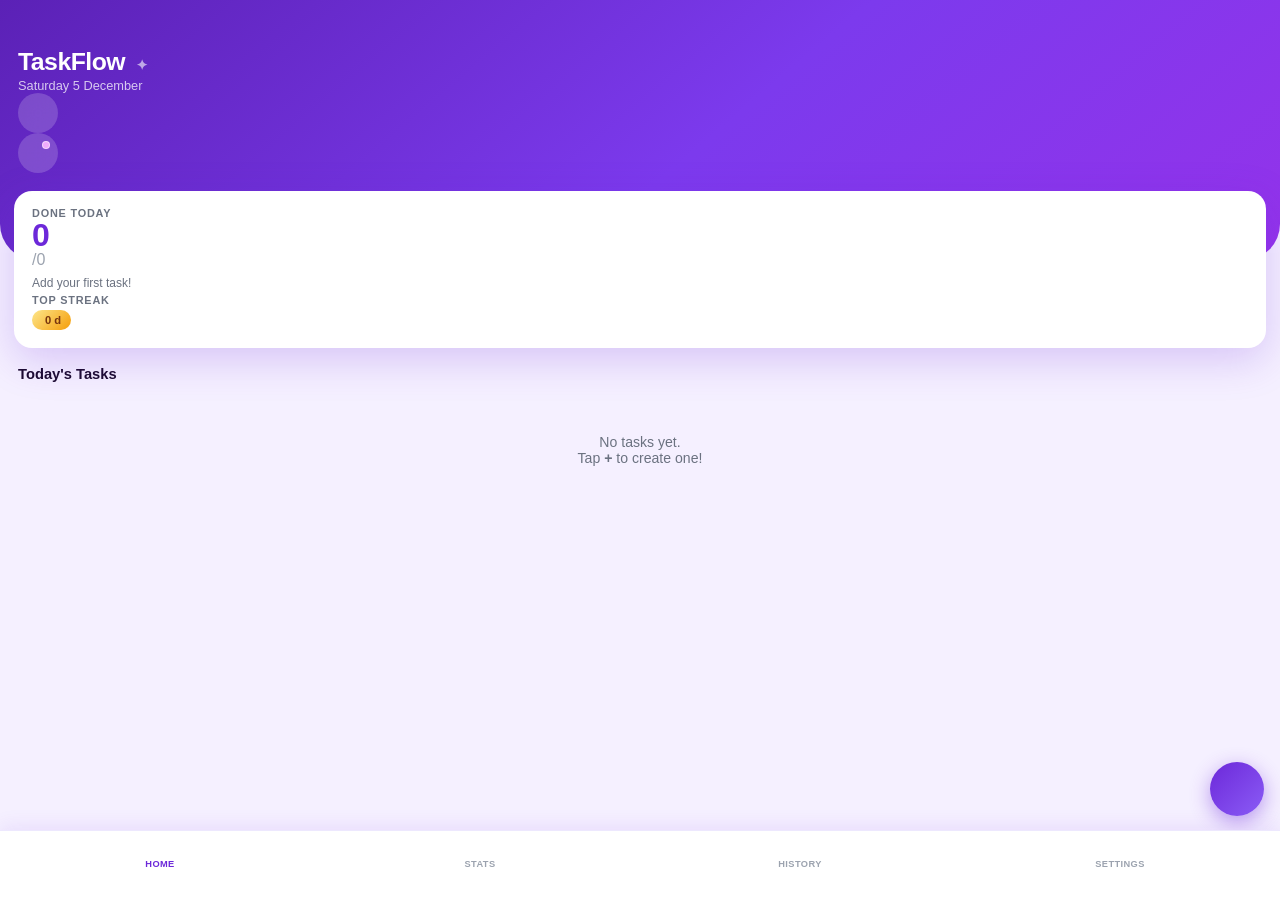
==== index.html @ 73bb346a "initial commit" ====
<!DOCTYPE html>
<html lang="en">
<head>
    <meta charset="UTF-8">
    <meta name="viewport" content="width=device-width, initial-scale=1.0">
    <title>Document</title>
    <script src="https://cdn.jsdelivr.net/npm/bootstrap@5.3.0/dist/js/bootstrap.bundle.min.js"></script>
    <link rel="stylesheet" href="index.css">
    <script src="index.js" defer></script>
</head>
<body>

<div class="toast-container" id="toastContainer"></div>

<!-- HEADER -->
<div class="app-header d-flex justify-content-between align-items-start" id="appHeader">
  <div>
    <div class="logo">TaskFlow <span>✦</span></div>
    <div class="sub" id="headerDate"></div>
  </div>
  <div class="d-flex gap-2">
    <button class="icon-btn" onclick="openTodaySummary()" title="Today's Summary"><i class="fa fa-chart-pie"></i></button>
    <button class="icon-btn" onclick="requestNotifPermission()" title="Notifications" style="position:relative">
      <i class="fa fa-bell"></i><span class="notif-dot" id="notifDot"></span>
    </button>
  </div>
</div>

<!-- ============ SCREEN: DASHBOARD ============ -->
<div class="screen active" id="screen-dashboard">
  <div class="summary-strip" id="summaryStrip">
    <div class="d-flex align-items-center gap-3">
      <div class="flex-fill">
        <div class="sum-label">Done Today</div>
        <div class="d-flex align-items-end gap-1 mt-1">
          <div class="sum-num" id="sumDone">0</div>
          <div style="font-size:1rem;color:#9ca3af;padding-bottom:5px" id="sumTotal">/0</div>
        </div>
        <div class="sum-cap" id="sumCap">Add your first task!</div>
      </div>
      <div class="divider-v"></div>
      <div class="flex-fill text-center">
        <div class="sum-label mb-2">Top Streak</div>
        <div class="streak-badge"><i class="fa fa-fire"></i> <span id="bestStreak">0</span>d</div>
        <div class="sum-cap mt-2" id="missedCount" style="color:#dc2626"></div>
      </div>
    </div>
  </div>
  <div id="missedBanner"></div>
  <div class="sec-title">Today's Tasks</div>
  <div id="dashTasks"></div>
</div>

<!-- ============ SCREEN: ADD/EDIT ============ -->
<div class="screen" id="screen-add">
  <div class="form-wrap">
    <div class="page-hdr"><h2 id="addTitle">New Task</h2><p>Fill in the details below</p></div>
    <div class="form-card">
      <input type="hidden" id="editId"/>
      <div class="mb-3">
        <div class="flabel">Task Title</div>
        <input class="finput" type="text" id="taskTitle" placeholder="e.g. Morning Workout"/>
      </div>
      <div class="mb-3">
        <div class="flabel">Type</div>
        <div class="toggle-group">
          <button class="tgl-btn sel" id="btnNumeric" onclick="selType('numeric')"><i class="fa fa-hashtag me-1"></i>Numeric</button>
          <button class="tgl-btn" id="btnDescriptive" onclick="selType('descriptive')"><i class="fa fa-pen me-1"></i>Descriptive</button>
        </div>
      </div>
      <div id="numericFields">
        <div class="mb-3">
          <div class="flabel">Daily Target</div>
          <input class="finput" type="number" id="taskTarget" placeholder="e.g. 50" min="0"/>
        </div>
        <div class="mb-3">
          <div class="flabel">Unit (optional)</div>
          <input class="finput" type="text" id="taskUnit" placeholder="e.g. reps, mins, glasses"/>
        </div>
      </div>
      <div class="mb-3">
        <div class="flabel">Reminder Mode</div>
        <div class="toggle-group">
          <button class="tgl-btn sel" id="btnInterval" onclick="selReminder('interval')"><i class="fa fa-rotate me-1"></i>Interval</button>
          <button class="tgl-btn" id="btnFixed" onclick="selReminder('fixed')"><i class="fa fa-clock me-1"></i>Fixed</button>
          <button class="tgl-btn" id="btnNone" onclick="selReminder('none')"><i class="fa fa-bell-slash me-1"></i>None</button>
        </div>
      </div>
      <div id="intervalField" class="mb-3">
        <div class="flabel">Every (hours)</div>
        <input class="finput" type="number" id="intervalVal" placeholder="e.g. 2" min="0.25" step="0.25"/>
      </div>
      <div id="fixedField" class="mb-3" style="display:none">
        <div class="flabel">Reminder Times (add multiple)</div>
        <div class="time-chips" id="timeChips"></div>
        <div class="add-time-row">
          <input class="finput" type="time" id="newTimeInput"/>
          <button class="add-time-btn" onclick="addFixedTime()"><i class="fa fa-plus me-1"></i>Add</button>
        </div>
      </div>
      <button class="save-btn mt-2" onclick="saveTask()">Save Task</button>
      <button class="del-btn" id="delBtn" onclick="deleteTask()" style="display:none"><i class="fa fa-trash me-1"></i>Delete Task</button>
    </div>
  </div>
</div>

<!-- ============ SCREEN: HISTORY ============ -->
<div class="screen" id="screen-history">
  <div class="page-hdr"><h2>History</h2><p>Day-wise progress logs</p></div>
  <div class="mx-card mb-2">
    <select class="finput" id="histFilter" onchange="renderHistory()">
      <option value="">All Tasks</option>
    </select>
  </div>
  <div id="histContainer"></div>
</div>

<!-- ============ SCREEN: STATS ============ -->
<div class="screen" id="screen-stats">
  <div class="page-hdr"><h2>Analytics</h2><p>Your weekly trends & performance</p></div>
  <div class="stats-grid" id="statsGrid"></div>
  <div class="weekly-bar-wrap">
    <h3>This Week — Logs per Day</h3>
    <div class="bar-row" id="weeklyBars"></div>
  </div>
  <div class="task-perf-card">
    <h3>Task Performance</h3>
    <div id="taskPerf"></div>
  </div>
</div>

<!-- ============ SCREEN: SETTINGS ============ -->
<div class="screen" id="screen-settings">
  <div class="page-hdr"><h2>Settings</h2><p>Preferences & notifications</p></div>

  <div class="settings-section-title">Notifications</div>
  <div class="settings-card">
    <div class="setting-row">
      <div><div class="setting-label">Browser Notifications</div><div class="setting-sub">Reminder alerts</div></div>
      <label class="toggle-switch"><input type="checkbox" id="setNotif" onchange="saveSettings()"><span class="toggle-slider"></span></label>
    </div>
    <div class="setting-row">
      <div><div class="setting-label">Sound Alerts</div><div class="setting-sub">Beep on reminder</div></div>
      <label class="toggle-switch"><input type="checkbox" id="setSound" onchange="saveSettings()"><span class="toggle-slider"></span></label>
    </div>
  </div>

  <div class="settings-section-title">Defaults</div>
  <div class="settings-card">
    <div class="setting-row">
      <div style="flex:1"><div class="setting-label">Default Interval (hrs)</div><div class="setting-sub">For new tasks</div></div>
      <input class="finput" type="number" id="setDefaultInterval" style="width:70px;text-align:center" min="0.25" step="0.25" onchange="saveSettings()"/>
    </div>
    <div class="setting-row">
      <div style="flex:1"><div class="setting-label">Default Unit</div><div class="setting-sub">For numeric tasks</div></div>
      <input class="finput" type="text" id="setDefaultUnit" style="width:80px;text-align:center" placeholder="reps" onchange="saveSettings()"/>
    </div>
  </div>

  <div class="settings-section-title">Data</div>
  <div class="settings-card">
    <div class="setting-row" onclick="exportData()" style="cursor:pointer">
      <div><div class="setting-label">Export JSON</div><div class="setting-sub">Download all data</div></div>
      <i class="fa fa-download" style="color:var(--p2)"></i>
    </div>
    <div class="setting-row" onclick="clearAllData()" style="cursor:pointer">
      <div><div class="setting-label" style="color:#dc2626">Clear All Data</div><div class="setting-sub">Cannot be undone</div></div>
      <i class="fa fa-trash" style="color:#dc2626"></i>
    </div>
  </div>
</div>

<!-- FAB -->
<button class="fab" id="fabBtn" onclick="openAddTask()"><i class="fa fa-plus"></i></button>

<!-- BOTTOM NAV -->
<nav class="bottom-nav">
  <button class="nav-item active" id="nav-dashboard" onclick="showScreen('dashboard')"><i class="fa fa-house"></i>Home</button>
  <button class="nav-item" id="nav-stats" onclick="showScreen('stats')"><i class="fa fa-chart-line"></i>Stats</button>
  <button class="nav-item" id="nav-history" onclick="showScreen('history')"><i class="fa fa-clock-rotate-left"></i>History</button>
  <button class="nav-item" id="nav-settings" onclick="showScreen('settings')"><i class="fa fa-gear"></i>Settings</button>
</nav>

<!-- LOG MODAL -->
<div class="modal-overlay" id="logModal">
  <div class="modal-sheet">
    <div class="modal-handle"></div>
    <div class="modal-title" id="logTitle">Log Progress</div>
    <div class="modal-sub" id="logSub"></div>
    <input type="hidden" id="logTaskId"/>
    <div id="numLogArea">
      <div class="flabel mb-1">Quick Add</div>
      <div class="quick-btns" id="quickBtns"></div>
      <div class="flabel mb-1 mt-2">Custom Value</div>
      <input class="finput" type="number" id="logVal" placeholder="Enter amount" min="0"/>
    </div>
    <div id="descLogArea" style="display:none">
      <div class="flabel mb-1">Your Note</div>
      <textarea class="finput" id="logNote" placeholder="What did you do?"></textarea>
    </div>
    <div class="mt-2">
      <div class="flabel mb-1">Extra Note (optional)</div>
      <input class="finput" type="text" id="logExtra" placeholder="Optional note"/>
    </div>
    <button class="modal-submit" onclick="submitLog()"><i class="fa fa-check me-1"></i>Save Progress</button>
    <button class="cancel-link" onclick="closeModal('logModal')">Cancel</button>
  </div>
</div>

<!-- TODAY SUMMARY MODAL -->
<div class="modal-overlay" id="summaryModal">
  <div class="modal-sheet">
    <div class="modal-handle"></div>
    <div class="modal-title">Today's Summary</div>
    <div class="modal-sub" id="sumModalDate"></div>
    <div id="sumModalBody" class="summary-modal-body"></div>
    <button class="cancel-link" onclick="closeModal('summaryModal')">Close</button>
  </div>
</div>

</body>
</html>
---- index.css ----
:root {
  --p1:#6c28d9; --p2:#8b5cf6; --p3:#a78bfa; --p4:#c4b5fd; --p5:#ede9fe;
  --accent:#f0abfc; --dark:#1a0a2e; --dark2:#2d1457;
  --card:#ffffff; --text:#1a0a2e; --muted:#6b7280;
  --r:18px; --rs:12px;
  --sh:0 4px 24px rgba(108,40,217,.13);
  --sh2:0 12px 40px rgba(108,40,217,.22);
}
*{box-sizing:border-box;margin:0;padding:0;-webkit-tap-highlight-color:transparent}
body{font-family:'DM Sans',sans-serif;background:#f5f0ff;min-height:100vh;color:var(--text);overflow-x:hidden;padding-bottom:76px}
body::before{content:'';position:fixed;top:0;left:0;right:0;height:260px;background:linear-gradient(140deg,#5b21b6 0%,#7c3aed 55%,#9333ea 100%);z-index:0;border-radius:0 0 36px 36px}

/* HEADER */
.app-header{position:relative;z-index:10;padding:48px 18px 18px;color:#fff}
.app-header .logo{font-family:'Syne',sans-serif;font-weight:800;font-size:1.55rem;letter-spacing:-.5px}
.app-header .logo span{opacity:.6;font-size:.9rem;margin-left:4px}
.app-header .sub{font-size:.8rem;opacity:.75;margin-top:2px}
.icon-btn{width:40px;height:40px;border-radius:50%;background:rgba(255,255,255,.18);border:none;color:#fff;display:flex;align-items:center;justify-content:center;cursor:pointer;backdrop-filter:blur(8px);transition:.2s;position:relative}
.icon-btn:hover{background:rgba(255,255,255,.28)}
.notif-dot{width:8px;height:8px;background:var(--accent);border-radius:50%;position:absolute;top:8px;right:8px;border:1.5px solid rgba(255,255,255,.5)}

/* SCREENS */
.screen{display:none;animation:fadeIn .22s ease}
.screen.active{display:block}
@keyframes fadeIn{from{opacity:0;transform:translateY(5px)}to{opacity:1;transform:translateY(0)}}

/* CARDS */
.card-base{background:var(--card);border-radius:var(--r);box-shadow:var(--sh);border:1.5px solid rgba(167,139,250,.12)}
.mx-card{margin:0 14px 12px}

/* SUMMARY STRIP */
.summary-strip{position:relative;z-index:5;margin:0 14px 14px;background:#fff;border-radius:var(--r);padding:16px 18px;box-shadow:var(--sh2)}
.sum-num{font-family:'Syne',sans-serif;font-weight:800;font-size:2rem;color:var(--p1);line-height:1}
.sum-label{font-size:.68rem;text-transform:uppercase;letter-spacing:.8px;color:var(--muted);font-weight:700}
.sum-cap{font-size:.75rem;color:var(--muted);margin-top:2px}
.divider-v{width:1px;background:#e5e7eb;align-self:stretch;margin:4px 0}
.streak-badge{background:linear-gradient(135deg,#fde68a,#f59e0b);color:#78350f;font-size:.7rem;font-weight:800;padding:4px 10px;border-radius:20px;display:inline-flex;align-items:center;gap:3px}

/* SECTION TITLE */
.sec-title{font-family:'Syne',sans-serif;font-weight:700;font-size:.92rem;color:var(--text);padding:4px 18px 8px}

/* TASK CARD */
.task-card{background:var(--card);border-radius:var(--r);padding:14px 14px 12px;margin:0 14px 10px;box-shadow:var(--sh);border:1.5px solid rgba(167,139,250,.12);position:relative;transition:transform .12s}
.task-card:active{transform:scale(.985)}
.task-title{font-family:'Syne',sans-serif;font-weight:700;font-size:.93rem}
.type-badge{font-size:.62rem;font-weight:800;text-transform:uppercase;letter-spacing:.4px;padding:2px 8px;border-radius:20px}
.badge-num{background:var(--p5);color:var(--p1)}
.badge-desc{background:#fdf4ff;color:#9333ea}
.progress{height:7px;border-radius:10px;background:var(--p5)}
.progress-bar{background:linear-gradient(90deg,var(--p1),var(--p3));border-radius:10px;transition:width .5s ease}
.tag{font-size:.65rem;padding:2px 8px;border-radius:20px;display:inline-flex;align-items:center;gap:3px;font-weight:700}
.tag-reminder{color:var(--p2);background:var(--p5)}
.tag-streak{color:#d97706;background:#fef3c7}
.tag-missed{color:#dc2626;background:#fee2e2}
.tag-done{color:#16a34a;background:#dcfce7}
.tag-warn{color:#d97706;background:#fef3c7}
.log-btn{background:linear-gradient(135deg,var(--p1),var(--p2));color:#fff;border:none;font-size:.75rem;font-weight:700;padding:7px 13px;border-radius:10px;cursor:pointer;white-space:nowrap;transition:.15s}
.log-btn:active{opacity:.85;transform:scale(.95)}
.log-btn:disabled{background:#e5e7eb;color:#9ca3af;cursor:not-allowed}
.edit-icon-btn{border:none;background:none;color:#c4b5fd;font-size:.82rem;padding:4px 6px;cursor:pointer}

/* MISSED BANNER */
.missed-banner{margin:0 14px 10px;background:#fff5f5;border:1.5px solid #fca5a5;border-radius:var(--rs);padding:10px 14px;font-size:.78rem;color:#dc2626;display:flex;align-items:flex-start;gap:8px}

/* FAB */
.fab{position:fixed;bottom:84px;right:16px;z-index:100;width:54px;height:54px;border-radius:50%;background:linear-gradient(135deg,var(--p1),var(--p2));color:#fff;border:none;font-size:1.3rem;box-shadow:0 6px 20px rgba(108,40,217,.45);display:flex;align-items:center;justify-content:center;cursor:pointer;transition:.18s}
.fab:active{transform:scale(.9)}

/* BOTTOM NAV */
.bottom-nav{position:fixed;bottom:0;left:0;right:0;z-index:200;background:#fff;border-top:1px solid rgba(167,139,250,.2);display:flex;height:70px;box-shadow:0 -4px 18px rgba(108,40,217,.09)}
.nav-item{flex:1;display:flex;flex-direction:column;align-items:center;justify-content:center;gap:3px;cursor:pointer;border:none;background:transparent;color:#9ca3af;font-size:.58rem;font-weight:700;text-transform:uppercase;letter-spacing:.4px;transition:color .18s;padding-bottom:6px}
.nav-item i{font-size:1.1rem}
.nav-item.active{color:var(--p1)}

/* FORM */
.form-wrap{position:relative;z-index:5;padding-top:8px}
.form-card{background:#fff;border-radius:var(--r);margin:0 14px 12px;padding:18px;box-shadow:var(--sh)}
.flabel{font-size:.72rem;font-weight:700;color:var(--muted);text-transform:uppercase;letter-spacing:.5px;margin-bottom:5px}
.finput{width:100%;border:1.5px solid #e5e7eb;border-radius:var(--rs);padding:11px 13px;font-size:.88rem;font-family:'DM Sans',sans-serif;color:var(--text);background:#fff;outline:none;appearance:none;transition:.2s}
.finput:focus{border-color:var(--p2);box-shadow:0 0 0 3px rgba(139,92,246,.1)}
textarea.finput{resize:none;min-height:76px}
select.finput{background-image:url("data:image/svg+xml,%3Csvg xmlns='http://www.w3.org/2000/svg' viewBox='0 0 20 20'%3E%3Cpath fill='%236b7280' d='M5 8l5 5 5-5z'/%3E%3C/svg%3E");background-repeat:no-repeat;background-position:right 10px center;background-size:18px;padding-right:34px}
.toggle-group{display:flex;gap:7px}
.tgl-btn{flex:1;padding:9px 6px;border-radius:var(--rs);border:2px solid #e5e7eb;background:#fff;font-size:.78rem;font-weight:700;cursor:pointer;color:var(--muted);transition:.18s;text-align:center}
.tgl-btn.sel{border-color:var(--p2);background:var(--p5);color:var(--p1)}
.save-btn{width:100%;padding:14px;background:linear-gradient(135deg,var(--p1),var(--p2));color:#fff;border:none;border-radius:var(--rs);font-size:.95rem;font-weight:700;font-family:'Syne',sans-serif;cursor:pointer;box-shadow:0 4px 14px rgba(108,40,217,.28);transition:.15s}
.save-btn:active{transform:scale(.98)}
.del-btn{width:100%;padding:12px;background:#fff;color:#dc2626;border:2px solid #fca5a5;border-radius:var(--rs);font-size:.88rem;font-weight:700;font-family:'Syne',sans-serif;cursor:pointer;margin-top:8px}

/* FIXED TIMES CHIPS */
.time-chips{display:flex;flex-wrap:wrap;gap:7px;margin-bottom:8px}
.time-chip{display:inline-flex;align-items:center;gap:5px;background:var(--p5);color:var(--p1);border-radius:20px;padding:5px 12px;font-size:.78rem;font-weight:700}
.time-chip button{border:none;background:none;color:var(--p2);cursor:pointer;font-size:.8rem;padding:0;line-height:1}
.add-time-row{display:flex;gap:8px;align-items:center}
.add-time-row .finput{flex:1}
.add-time-btn{padding:10px 14px;background:var(--p1);color:#fff;border:none;border-radius:var(--rs);font-size:.8rem;font-weight:700;cursor:pointer;white-space:nowrap}

/* MODAL */
.modal-overlay{position:fixed;inset:0;z-index:500;background:rgba(26,10,46,.6);backdrop-filter:blur(4px);display:none;align-items:flex-end;justify-content:center}
.modal-overlay.show{display:flex}
.modal-sheet{background:#fff;width:100%;max-width:480px;border-radius:26px 26px 0 0;padding:20px 18px 34px;animation:slideUp .28s cubic-bezier(.34,1.56,.64,1)}
@keyframes slideUp{from{transform:translateY(100%)}to{transform:translateY(0)}}
.modal-handle{width:36px;height:4px;background:#e5e7eb;border-radius:4px;margin:0 auto 18px}
.modal-title{font-family:'Syne',sans-serif;font-weight:800;font-size:1.1rem;color:var(--text);margin-bottom:2px}
.modal-sub{font-size:.78rem;color:var(--muted);margin-bottom:16px}
.quick-btns{display:flex;flex-wrap:wrap;gap:7px;margin-bottom:10px}
.qbtn{padding:7px 13px;border-radius:20px;border:2px solid var(--p4);background:var(--p5);color:var(--p1);font-weight:800;font-size:.8rem;cursor:pointer;transition:.12s}
.qbtn:active{background:var(--p1);color:#fff;border-color:var(--p1)}
.modal-submit{width:100%;padding:13px;background:linear-gradient(135deg,var(--p1),var(--p2));color:#fff;border:none;border-radius:var(--rs);font-size:.92rem;font-weight:700;font-family:'Syne',sans-serif;cursor:pointer;margin-top:10px;box-shadow:0 4px 14px rgba(108,40,217,.28)}
.cancel-link{width:100%;padding:10px;background:none;border:none;color:var(--muted);font-size:.82rem;margin-top:6px;cursor:pointer}

/* HISTORY */
.hist-date-hdr{font-family:'Syne',sans-serif;font-weight:700;font-size:.82rem;color:var(--p1);padding:6px 0 7px;display:flex;align-items:center;gap:8px}
.hist-date-hdr::after{content:'';flex:1;height:1px;background:var(--p4)}
.hist-entry{background:#fff;border-radius:var(--rs);padding:11px 13px;margin-bottom:7px;border-left:3px solid var(--p3);box-shadow:0 2px 8px rgba(108,40,217,.07)}
.hist-task{font-size:.75rem;font-weight:800;color:var(--p1)}
.hist-time{font-size:.7rem;color:var(--muted)}
.hist-val{font-size:.8rem;color:var(--text);margin-top:2px}

/* STATS SCREEN */
.stats-grid{display:grid;grid-template-columns:1fr 1fr;gap:10px;margin:0 14px 14px}
.stat-card{background:#fff;border-radius:var(--r);padding:14px;box-shadow:var(--sh);text-align:center}
.stat-big{font-family:'Syne',sans-serif;font-weight:800;font-size:1.7rem;color:var(--p1);line-height:1}
.stat-lbl{font-size:.68rem;color:var(--muted);font-weight:700;text-transform:uppercase;letter-spacing:.5px;margin-top:3px}
.weekly-bar-wrap{background:#fff;border-radius:var(--r);margin:0 14px 14px;padding:16px;box-shadow:var(--sh)}
.weekly-bar-wrap h3{font-family:'Syne',sans-serif;font-weight:800;font-size:.88rem;margin-bottom:12px;color:var(--text)}
.bar-row{display:flex;align-items:flex-end;gap:5px;height:80px}
.bar-col{flex:1;display:flex;flex-direction:column;align-items:center;gap:4px}
.bar-fill{width:100%;border-radius:6px 6px 0 0;background:linear-gradient(180deg,var(--p2),var(--p4));min-height:3px;transition:height .4s ease}
.bar-day{font-size:.6rem;color:var(--muted);font-weight:700}
.bar-today .bar-fill{background:linear-gradient(180deg,var(--p1),var(--p2))}
.task-perf-card{background:#fff;border-radius:var(--r);margin:0 14px 14px;padding:16px;box-shadow:var(--sh)}
.task-perf-card h3{font-family:'Syne',sans-serif;font-weight:800;font-size:.88rem;margin-bottom:12px;color:var(--text)}
.perf-row{display:flex;align-items:center;gap:10px;margin-bottom:10px}
.perf-name{font-size:.8rem;font-weight:700;color:var(--text);flex:1;white-space:nowrap;overflow:hidden;text-overflow:ellipsis}
.perf-bar-wrap{flex:2;height:6px;background:var(--p5);border-radius:10px;overflow:hidden}
.perf-bar{height:100%;background:linear-gradient(90deg,var(--p1),var(--p3));border-radius:10px;transition:width .5s}
.perf-val{font-size:.72rem;font-weight:700;color:var(--p1);min-width:28px;text-align:right}

/* TODAY SUMMARY MODAL */
.summary-modal-body{}
.sum-task-row{display:flex;align-items:center;justify-content:space-between;padding:10px 0;border-bottom:1px solid #f3f4f6}
.sum-task-row:last-child{border-bottom:none}
.sum-task-name{font-size:.85rem;font-weight:700;color:var(--text)}
.sum-task-val{font-size:.8rem;color:var(--p1);font-weight:700}
.sum-task-status{font-size:.7rem;color:var(--muted)}

/* SETTINGS */
.settings-card{background:#fff;border-radius:var(--r);margin:0 14px 12px;box-shadow:var(--sh)}
.setting-row{display:flex;align-items:center;justify-content:space-between;padding:14px 16px;border-bottom:1px solid #f3f4f6}
.setting-row:last-child{border-bottom:none}
.setting-label{font-size:.85rem;font-weight:700;color:var(--text)}
.setting-sub{font-size:.72rem;color:var(--muted);margin-top:1px}
.toggle-switch{position:relative;width:44px;height:24px;cursor:pointer}
.toggle-switch input{opacity:0;width:0;height:0}
.toggle-slider{position:absolute;inset:0;background:#e5e7eb;border-radius:24px;transition:.2s}
.toggle-slider::before{content:'';position:absolute;width:18px;height:18px;left:3px;top:3px;background:#fff;border-radius:50%;transition:.2s;box-shadow:0 1px 4px rgba(0,0,0,.2)}
input:checked + .toggle-slider{background:var(--p1)}
input:checked + .toggle-slider::before{transform:translateX(20px)}
.settings-section-title{font-family:'Syne',sans-serif;font-weight:700;font-size:.78rem;color:var(--muted);text-transform:uppercase;letter-spacing:.5px;padding:14px 18px 6px}

/* EMPTY */
.empty-state{text-align:center;padding:44px 24px;color:var(--muted)}
.empty-state i{font-size:2.8rem;color:var(--p4);margin-bottom:10px}
.empty-state p{font-size:.88rem}

/* TOAST */
.toast-container{position:fixed;top:14px;left:50%;transform:translateX(-50%);z-index:1000;display:flex;flex-direction:column;gap:7px;pointer-events:none}
.toast-msg{background:var(--dark);color:#fff;padding:9px 18px;border-radius:20px;font-size:.8rem;font-weight:700;white-space:nowrap;opacity:0;animation:toastIn .25s forwards,toastOut .25s 2.5s forwards;pointer-events:none}
@keyframes toastIn{from{opacity:0;transform:translateY(-8px)}to{opacity:1;transform:translateY(0)}}
@keyframes toastOut{from{opacity:1}to{opacity:0}}

/* SECTION HEADER */
.page-hdr{position:relative;z-index:5;padding:14px 18px 6px}
.page-hdr h2{font-family:'Syne',sans-serif;font-weight:800;font-size:1.08rem;color:var(--text)}
.page-hdr p{font-size:.76rem;color:var(--muted);margin-top:1px}
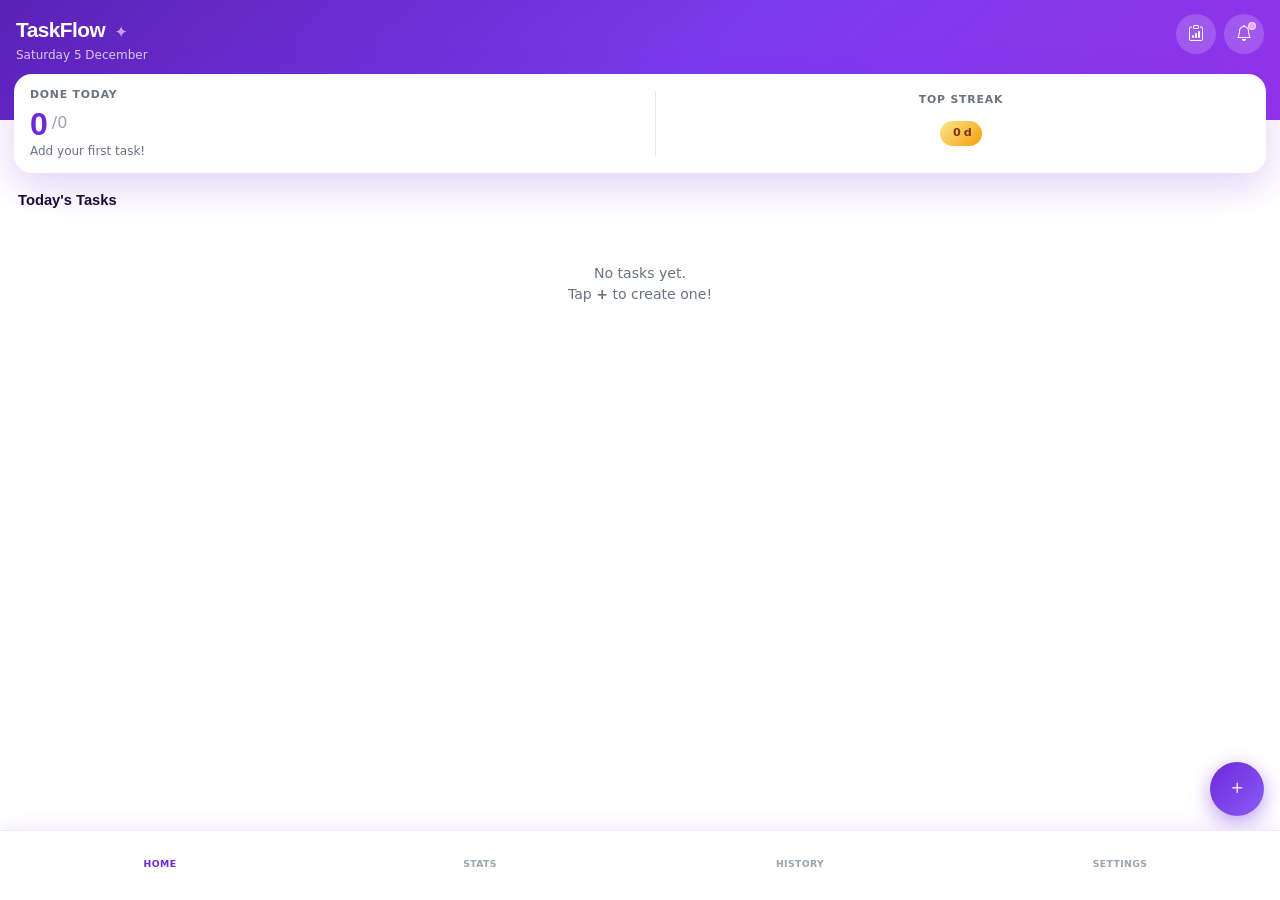
==== commit 2ae7812f: "pushing code for publishing" ====
--- a/index.html
+++ b/index.html
@@ -3,220 +3,318 @@
 <head>
     <meta charset="UTF-8">
     <meta name="viewport" content="width=device-width, initial-scale=1.0">
-    <title>Document</title>
+    <title>TaskFlow</title>
+    
+    <!-- PWA Meta Tags -->
+    <meta name="theme-color" content="#6c28d9">
+    <meta name="description" content="A progressive web app to track your daily tasks and habits">
+    <link rel="manifest" href="manifest.json">
+    <link rel="icon" href="data:image/svg+xml,<svg xmlns='http://www.w3.org/2000/svg' viewBox='0 0 192 192'><rect fill='%236c28d9' width='192' height='192'/><text y='140' font-size='120' x='30'>✦</text></svg>">
+    
+    <!-- Apple/iOS Support -->
+    <meta name="apple-mobile-web-app-capable" content="yes">
+    <meta name="apple-mobile-web-app-status-bar-style" content="black-translucent">
+    <meta name="apple-mobile-web-app-title" content="TaskFlow">
+    <link rel="apple-touch-icon" href="data:image/svg+xml,<svg xmlns='http://www.w3.org/2000/svg' viewBox='0 0 192 192'><rect fill='%236c28d9' width='192' height='192'/><text y='140' font-size='120' x='30'>✦</text></svg>">
+    
+    <!-- Stylesheets -->
+    <link rel="stylesheet" href="index.css">
+    <link href="https://cdn.jsdelivr.net/npm/bootstrap@5.3.8/dist/css/bootstrap.min.css" rel="stylesheet"
+        integrity="sha384-sRIl4kxILFvY47J16cr9ZwB07vP4J8+LH7qKQnuqkuIAvNWLzeN8tE5YBujZqJLB" crossorigin="anonymous">
+    <link rel="stylesheet" href="https://cdn.jsdelivr.net/npm/bootstrap-icons@1.13.1/font/bootstrap-icons.min.css">
+    
+    <!-- Scripts -->
     <script src="https://cdn.jsdelivr.net/npm/bootstrap@5.3.0/dist/js/bootstrap.bundle.min.js"></script>
-    <link rel="stylesheet" href="index.css">
     <script src="index.js" defer></script>
 </head>
-<body>
-
-<div class="toast-container" id="toastContainer"></div>
-
-<!-- HEADER -->
-<div class="app-header d-flex justify-content-between align-items-start" id="appHeader">
-  <div>
-    <div class="logo">TaskFlow <span>✦</span></div>
-    <div class="sub" id="headerDate"></div>
-  </div>
-  <div class="d-flex gap-2">
-    <button class="icon-btn" onclick="openTodaySummary()" title="Today's Summary"><i class="fa fa-chart-pie"></i></button>
-    <button class="icon-btn" onclick="requestNotifPermission()" title="Notifications" style="position:relative">
-      <i class="fa fa-bell"></i><span class="notif-dot" id="notifDot"></span>
-    </button>
-  </div>
-</div>
-
-<!-- ============ SCREEN: DASHBOARD ============ -->
-<div class="screen active" id="screen-dashboard">
-  <div class="summary-strip" id="summaryStrip">
-    <div class="d-flex align-items-center gap-3">
-      <div class="flex-fill">
-        <div class="sum-label">Done Today</div>
-        <div class="d-flex align-items-end gap-1 mt-1">
-          <div class="sum-num" id="sumDone">0</div>
-          <div style="font-size:1rem;color:#9ca3af;padding-bottom:5px" id="sumTotal">/0</div>
-        </div>
-        <div class="sum-cap" id="sumCap">Add your first task!</div>
-      </div>
-      <div class="divider-v"></div>
-      <div class="flex-fill text-center">
-        <div class="sum-label mb-2">Top Streak</div>
-        <div class="streak-badge"><i class="fa fa-fire"></i> <span id="bestStreak">0</span>d</div>
-        <div class="sum-cap mt-2" id="missedCount" style="color:#dc2626"></div>
-      </div>
-    </div>
-  </div>
-  <div id="missedBanner"></div>
-  <div class="sec-title">Today's Tasks</div>
-  <div id="dashTasks"></div>
-</div>
-
-<!-- ============ SCREEN: ADD/EDIT ============ -->
-<div class="screen" id="screen-add">
-  <div class="form-wrap">
-    <div class="page-hdr"><h2 id="addTitle">New Task</h2><p>Fill in the details below</p></div>
-    <div class="form-card">
-      <input type="hidden" id="editId"/>
-      <div class="mb-3">
-        <div class="flabel">Task Title</div>
-        <input class="finput" type="text" id="taskTitle" placeholder="e.g. Morning Workout"/>
-      </div>
-      <div class="mb-3">
-        <div class="flabel">Type</div>
-        <div class="toggle-group">
-          <button class="tgl-btn sel" id="btnNumeric" onclick="selType('numeric')"><i class="fa fa-hashtag me-1"></i>Numeric</button>
-          <button class="tgl-btn" id="btnDescriptive" onclick="selType('descriptive')"><i class="fa fa-pen me-1"></i>Descriptive</button>
-        </div>
-      </div>
-      <div id="numericFields">
-        <div class="mb-3">
-          <div class="flabel">Daily Target</div>
-          <input class="finput" type="number" id="taskTarget" placeholder="e.g. 50" min="0"/>
-        </div>
-        <div class="mb-3">
-          <div class="flabel">Unit (optional)</div>
-          <input class="finput" type="text" id="taskUnit" placeholder="e.g. reps, mins, glasses"/>
-        </div>
-      </div>
-      <div class="mb-3">
-        <div class="flabel">Reminder Mode</div>
-        <div class="toggle-group">
-          <button class="tgl-btn sel" id="btnInterval" onclick="selReminder('interval')"><i class="fa fa-rotate me-1"></i>Interval</button>
-          <button class="tgl-btn" id="btnFixed" onclick="selReminder('fixed')"><i class="fa fa-clock me-1"></i>Fixed</button>
-          <button class="tgl-btn" id="btnNone" onclick="selReminder('none')"><i class="fa fa-bell-slash me-1"></i>None</button>
-        </div>
-      </div>
-      <div id="intervalField" class="mb-3">
-        <div class="flabel">Every (hours)</div>
-        <input class="finput" type="number" id="intervalVal" placeholder="e.g. 2" min="0.25" step="0.25"/>
-      </div>
-      <div id="fixedField" class="mb-3" style="display:none">
-        <div class="flabel">Reminder Times (add multiple)</div>
-        <div class="time-chips" id="timeChips"></div>
-        <div class="add-time-row">
-          <input class="finput" type="time" id="newTimeInput"/>
-          <button class="add-time-btn" onclick="addFixedTime()"><i class="fa fa-plus me-1"></i>Add</button>
-        </div>
-      </div>
-      <button class="save-btn mt-2" onclick="saveTask()">Save Task</button>
-      <button class="del-btn" id="delBtn" onclick="deleteTask()" style="display:none"><i class="fa fa-trash me-1"></i>Delete Task</button>
-    </div>
-  </div>
-</div>
-
-<!-- ============ SCREEN: HISTORY ============ -->
-<div class="screen" id="screen-history">
-  <div class="page-hdr"><h2>History</h2><p>Day-wise progress logs</p></div>
-  <div class="mx-card mb-2">
-    <select class="finput" id="histFilter" onchange="renderHistory()">
-      <option value="">All Tasks</option>
-    </select>
-  </div>
-  <div id="histContainer"></div>
-</div>
-
-<!-- ============ SCREEN: STATS ============ -->
-<div class="screen" id="screen-stats">
-  <div class="page-hdr"><h2>Analytics</h2><p>Your weekly trends & performance</p></div>
-  <div class="stats-grid" id="statsGrid"></div>
-  <div class="weekly-bar-wrap">
-    <h3>This Week — Logs per Day</h3>
-    <div class="bar-row" id="weeklyBars"></div>
-  </div>
-  <div class="task-perf-card">
-    <h3>Task Performance</h3>
-    <div id="taskPerf"></div>
-  </div>
-</div>
-
-<!-- ============ SCREEN: SETTINGS ============ -->
-<div class="screen" id="screen-settings">
-  <div class="page-hdr"><h2>Settings</h2><p>Preferences & notifications</p></div>
-
-  <div class="settings-section-title">Notifications</div>
-  <div class="settings-card">
-    <div class="setting-row">
-      <div><div class="setting-label">Browser Notifications</div><div class="setting-sub">Reminder alerts</div></div>
-      <label class="toggle-switch"><input type="checkbox" id="setNotif" onchange="saveSettings()"><span class="toggle-slider"></span></label>
-    </div>
-    <div class="setting-row">
-      <div><div class="setting-label">Sound Alerts</div><div class="setting-sub">Beep on reminder</div></div>
-      <label class="toggle-switch"><input type="checkbox" id="setSound" onchange="saveSettings()"><span class="toggle-slider"></span></label>
-    </div>
-  </div>
-
-  <div class="settings-section-title">Defaults</div>
-  <div class="settings-card">
-    <div class="setting-row">
-      <div style="flex:1"><div class="setting-label">Default Interval (hrs)</div><div class="setting-sub">For new tasks</div></div>
-      <input class="finput" type="number" id="setDefaultInterval" style="width:70px;text-align:center" min="0.25" step="0.25" onchange="saveSettings()"/>
-    </div>
-    <div class="setting-row">
-      <div style="flex:1"><div class="setting-label">Default Unit</div><div class="setting-sub">For numeric tasks</div></div>
-      <input class="finput" type="text" id="setDefaultUnit" style="width:80px;text-align:center" placeholder="reps" onchange="saveSettings()"/>
-    </div>
-  </div>
-
-  <div class="settings-section-title">Data</div>
-  <div class="settings-card">
-    <div class="setting-row" onclick="exportData()" style="cursor:pointer">
-      <div><div class="setting-label">Export JSON</div><div class="setting-sub">Download all data</div></div>
-      <i class="fa fa-download" style="color:var(--p2)"></i>
-    </div>
-    <div class="setting-row" onclick="clearAllData()" style="cursor:pointer">
-      <div><div class="setting-label" style="color:#dc2626">Clear All Data</div><div class="setting-sub">Cannot be undone</div></div>
-      <i class="fa fa-trash" style="color:#dc2626"></i>
-    </div>
-  </div>
-</div>
-
-<!-- FAB -->
-<button class="fab" id="fabBtn" onclick="openAddTask()"><i class="fa fa-plus"></i></button>
-
-<!-- BOTTOM NAV -->
-<nav class="bottom-nav">
-  <button class="nav-item active" id="nav-dashboard" onclick="showScreen('dashboard')"><i class="fa fa-house"></i>Home</button>
-  <button class="nav-item" id="nav-stats" onclick="showScreen('stats')"><i class="fa fa-chart-line"></i>Stats</button>
-  <button class="nav-item" id="nav-history" onclick="showScreen('history')"><i class="fa fa-clock-rotate-left"></i>History</button>
-  <button class="nav-item" id="nav-settings" onclick="showScreen('settings')"><i class="fa fa-gear"></i>Settings</button>
-</nav>
-
-<!-- LOG MODAL -->
-<div class="modal-overlay" id="logModal">
-  <div class="modal-sheet">
-    <div class="modal-handle"></div>
-    <div class="modal-title" id="logTitle">Log Progress</div>
-    <div class="modal-sub" id="logSub"></div>
-    <input type="hidden" id="logTaskId"/>
-    <div id="numLogArea">
-      <div class="flabel mb-1">Quick Add</div>
-      <div class="quick-btns" id="quickBtns"></div>
-      <div class="flabel mb-1 mt-2">Custom Value</div>
-      <input class="finput" type="number" id="logVal" placeholder="Enter amount" min="0"/>
-    </div>
-    <div id="descLogArea" style="display:none">
-      <div class="flabel mb-1">Your Note</div>
-      <textarea class="finput" id="logNote" placeholder="What did you do?"></textarea>
-    </div>
-    <div class="mt-2">
-      <div class="flabel mb-1">Extra Note (optional)</div>
-      <input class="finput" type="text" id="logExtra" placeholder="Optional note"/>
-    </div>
-    <button class="modal-submit" onclick="submitLog()"><i class="fa fa-check me-1"></i>Save Progress</button>
-    <button class="cancel-link" onclick="closeModal('logModal')">Cancel</button>
-  </div>
-</div>
-
-<!-- TODAY SUMMARY MODAL -->
-<div class="modal-overlay" id="summaryModal">
-  <div class="modal-sheet">
-    <div class="modal-handle"></div>
-    <div class="modal-title">Today's Summary</div>
-    <div class="modal-sub" id="sumModalDate"></div>
-    <div id="sumModalBody" class="summary-modal-body"></div>
-    <button class="cancel-link" onclick="closeModal('summaryModal')">Close</button>
-  </div>
-</div>
-
-</body>
+
+    <body>
+
+        <div class="toast-container" id="toastContainer"></div>
+
+        <!-- HEADER -->
+        <div class="app-header d-flex  justify-content-between align-items-start" id="appHeader">
+            <div>
+                <div class="logo">TaskFlow <span>✦</span></div>
+                <div class="sub" id="headerDate"></div>
+            </div>
+            <div class="d-flex gap-2">
+                <button class="icon-btn" onclick="openTodaySummary()" title="Today's Summary"><i class="bi bi-clipboard-data"></i></button>
+                <button class="icon-btn" onclick="requestNotifPermission()" title="Notifications"
+                    style="position:relative">
+                    <i class="bi bi-bell"></i><span class="notif-dot" id="notifDot"></span>
+                </button>
+            </div>
+        </div>
+
+        <!-- ============ SCREEN: DASHBOARD ============ -->
+        <div class="screen active" id="screen-dashboard">
+            <div class="summary-strip" id="summaryStrip">
+                <div class="d-flex align-items-center gap-3">
+                    <div class="flex-fill">
+                        <div class="sum-label">Done Today</div>
+                        <div class="d-flex align-items-end gap-1 mt-1">
+                            <div class="sum-num" id="sumDone">0</div>
+                            <div style="font-size:1rem;color:#9ca3af;padding-bottom:5px" id="sumTotal">/0</div>
+                        </div>
+                        <div class="sum-cap" id="sumCap">Add your first task!</div>
+                    </div>
+                    <div class="divider-v"></div>
+                    <div class="flex-fill text-center">
+                        <div class="sum-label mb-2">Top Streak</div>
+                        <div class="streak-badge"><i class="fa fa-fire"></i> <span id="bestStreak">0</span>d</div>
+                        <div class="sum-cap mt-2" id="missedCount" style="color:#dc2626"></div>
+                    </div>
+                </div>
+            </div>
+            <div id="missedBanner"></div>
+            <div class="sec-title">Today's Tasks</div>
+            <div id="dashTasks"></div>
+        </div>
+
+        <!-- ============ SCREEN: ADD/EDIT ============ -->
+        <div class="screen" id="screen-add">
+            <div class="form-wrap">
+                <div class="page-hdr">
+                    <h2 id="addTitle">New Task</h2>
+                    <p>Fill in the details below</p>
+                </div>
+                <div class="form-card">
+                    <input type="hidden" id="editId" />
+                    <div class="mb-3">
+                        <div class="flabel">Task Title</div>
+                        <input class="finput" type="text" id="taskTitle" placeholder="e.g. Morning Workout" />
+                    </div>
+                    <div class="mb-3">
+                        <div class="flabel">Type</div>
+                        <div class="toggle-group">
+                            <button class="tgl-btn sel" id="btnNumeric" onclick="selType('numeric')"><i
+                                    class="fa fa-hashtag me-1"></i>Numeric</button>
+                            <button class="tgl-btn" id="btnDescriptive" onclick="selType('descriptive')"><i
+                                    class="fa fa-pen me-1"></i>Descriptive</button>
+                        </div>
+                    </div>
+                    <div id="numericFields">
+                        <div class="mb-3">
+                            <div class="flabel">Daily Target</div>
+                            <input class="finput" type="number" id="taskTarget" placeholder="e.g. 50" min="0" />
+                        </div>
+                        <div class="mb-3">
+                            <div class="flabel">Unit (optional)</div>
+                            <input class="finput" type="text" id="taskUnit" placeholder="e.g. reps, mins, glasses" />
+                        </div>
+                    </div>
+                    <div class="mb-3">
+                        <div class="flabel">Reminder Mode</div>
+                        <div class="toggle-group">
+                            <button class="tgl-btn sel" id="btnInterval" onclick="selReminder('interval')"><i
+                                    class="fa fa-rotate me-1"></i>Interval</button>
+                            <button class="tgl-btn" id="btnFixed" onclick="selReminder('fixed')"><i
+                                    class="fa fa-clock me-1"></i>Fixed</button>
+                            <button class="tgl-btn" id="btnNone" onclick="selReminder('none')"><i
+                                    class="fa fa-bell-slash me-1"></i>None</button>
+                        </div>
+                    </div>
+                    <div id="intervalField" class="mb-3">
+                        <div class="flabel">Every (hours)</div>
+                        <input class="finput" type="number" id="intervalVal" placeholder="e.g. 2" min="0.25"
+                            step="0.25" />
+                    </div>
+                    <div id="fixedField" class="mb-3" style="display:none">
+                        <div class="flabel">Reminder Times (add multiple)</div>
+                        <div class="time-chips" id="timeChips"></div>
+                        <div class="add-time-row">
+                            <input class="finput" type="time" id="newTimeInput" />
+                            <button class="add-time-btn" onclick="addFixedTime()"><i
+                                    class="fa fa-plus me-1"></i>Add</button>
+                        </div>
+                    </div>
+                    <button class="save-btn mt-2" onclick="saveTask()">Save Task</button>
+                    <button class="del-btn" id="delBtn" onclick="deleteTask()" style="display:none"><i
+                            class="fa fa-trash me-1"></i>Delete Task</button>
+                </div>
+            </div>
+        </div>
+
+        <!-- ============ SCREEN: HISTORY ============ -->
+        <div class="screen" id="screen-history">
+            <div class="page-hdr">
+                <h2>History</h2>
+                <p>Day-wise progress logs</p>
+            </div>
+            <div class="mx-card mb-2">
+                <select class="finput" id="histFilter" onchange="renderHistory()">
+                    <option value="">All Tasks</option>
+                </select>
+            </div>
+            <div id="histContainer"></div>
+        </div>
+
+        <!-- ============ SCREEN: STATS ============ -->
+        <div class="screen" id="screen-stats">
+            <div class="page-hdr">
+                <h2>Analytics</h2>
+                <p>Your weekly trends & performance</p>
+            </div>
+            <div class="stats-grid" id="statsGrid"></div>
+            <div class="weekly-bar-wrap">
+                <h3>This Week — Logs per Day</h3>
+                <div class="bar-row" id="weeklyBars"></div>
+            </div>
+            <div class="task-perf-card">
+                <h3>Task Performance</h3>
+                <div id="taskPerf"></div>
+            </div>
+        </div>
+
+        <!-- ============ SCREEN: SETTINGS ============ -->
+        <div class="screen" id="screen-settings">
+            <div class="page-hdr">
+                <h2>Settings</h2>
+                <p>Preferences & notifications</p>
+            </div>
+
+            <div class="settings-section-title">Notifications</div>
+            <div class="settings-card">
+                <div class="setting-row">
+                    <div>
+                        <div class="setting-label">Browser Notifications</div>
+                        <div class="setting-sub">Reminder alerts</div>
+                    </div>
+                    <label class="toggle-switch"><input type="checkbox" id="setNotif" onchange="saveSettings()"><span
+                            class="toggle-slider"></span></label>
+                </div>
+                <div class="setting-row">
+                    <div>
+                        <div class="setting-label">Sound Alerts</div>
+                        <div class="setting-sub">Beep on reminder</div>
+                    </div>
+                    <label class="toggle-switch"><input type="checkbox" id="setSound" onchange="saveSettings()"><span
+                            class="toggle-slider"></span></label>
+                </div>
+            </div>
+
+            <div class="settings-section-title">Defaults</div>
+            <div class="settings-card">
+                <div class="setting-row">
+                    <div style="flex:1">
+                        <div class="setting-label">Default Interval (hrs)</div>
+                        <div class="setting-sub">For new tasks</div>
+                    </div>
+                    <input class="finput" type="number" id="setDefaultInterval" style="width:70px;text-align:center"
+                        min="0.25" step="0.25" onchange="saveSettings()" />
+                </div>
+                <div class="setting-row">
+                    <div style="flex:1">
+                        <div class="setting-label">Default Unit</div>
+                        <div class="setting-sub">For numeric tasks</div>
+                    </div>
+                    <input class="finput" type="text" id="setDefaultUnit" style="width:80px;text-align:center"
+                        placeholder="reps" onchange="saveSettings()" />
+                </div>
+            </div>
+
+            <div class="settings-section-title">Data</div>
+            <div class="settings-card">
+                <div class="setting-row" onclick="selectDataFile()" style="cursor:pointer">
+                    <div>
+                        <div class="setting-label">Select Data File</div>
+                        <div class="setting-sub">Save JSON to a file</div>
+                    </div>
+                    <i class="fa fa-folder-open" style="color:var(--p2)"></i>
+                </div>
+                <div class="setting-row" onclick="importData()" style="cursor:pointer">
+                    <div>
+                        <div class="setting-label">Import JSON</div>
+                        <div class="setting-sub">Load data from file</div>
+                    </div>
+                    <i class="fa fa-upload" style="color:var(--p2)"></i>
+                </div>
+                <div class="setting-row" onclick="exportData()" style="cursor:pointer">
+                    <div>
+                        <div class="setting-label">Export JSON</div>
+                        <div class="setting-sub">Download all data</div>
+                    </div>
+                    <i class="fa fa-download" style="color:var(--p2)"></i>
+                </div>
+                <div class="setting-row" onclick="clearAllData()" style="cursor:pointer">
+                    <div>
+                        <div class="setting-label" style="color:#dc2626">Clear All Data</div>
+                        <div class="setting-sub">Cannot be undone</div>
+                    </div>
+                    <i class="fa fa-trash" style="color:#dc2626"></i>
+                </div>
+            </div>
+        </div>
+
+        <!-- FAB -->
+        <button class="fab" id="fabBtn" onclick="openAddTask()"><i class="bi bi-plus"></i></button>
+
+        <!-- BOTTOM NAV -->
+        <nav class="bottom-nav">
+            <button class="nav-item active" id="nav-dashboard" onclick="showScreen('dashboard')"><i
+                    class="fa fa-house"></i>Home</button>
+            <button class="nav-item" id="nav-stats" onclick="showScreen('stats')"><i
+                    class="fa fa-chart-line"></i>Stats</button>
+            <button class="nav-item" id="nav-history" onclick="showScreen('history')"><i
+                    class="fa fa-clock-rotate-left"></i>History</button>
+            <button class="nav-item" id="nav-settings" onclick="showScreen('settings')"><i
+                    class="fa fa-gear"></i>Settings</button>
+        </nav>
+
+        <!-- LOG MODAL -->
+        <div class="modal-overlay" id="logModal">
+            <div class="modal-sheet">
+                <div class="modal-handle"></div>
+                <div class="modal-title" id="logTitle">Log Progress</div>
+                <div class="modal-sub" id="logSub"></div>
+                <input type="hidden" id="logTaskId" />
+                <div id="numLogArea">
+                    <div class="flabel mb-1">Quick Add</div>
+                    <div class="quick-btns" id="quickBtns"></div>
+                    <div class="flabel mb-1 mt-2">Custom Value</div>
+                    <input class="finput" type="number" id="logVal" placeholder="Enter amount" min="0" />
+                </div>
+                <div id="descLogArea" style="display:none">
+                    <div class="flabel mb-1">Your Note</div>
+                    <textarea class="finput" id="logNote" placeholder="What did you do?"></textarea>
+                </div>
+                <div class="mt-2">
+                    <div class="flabel mb-1">Extra Note (optional)</div>
+                    <input class="finput" type="text" id="logExtra" placeholder="Optional note" />
+                </div>
+                <button class="modal-submit" onclick="submitLog()"><i class="fa fa-check me-1"></i>Save
+                    Progress</button>
+                <button class="cancel-link" onclick="closeModal('logModal')">Cancel</button>
+            </div>
+        </div>
+
+        <!-- TODAY SUMMARY MODAL -->
+        <div class="modal-overlay" id="summaryModal">
+            <div class="modal-sheet">
+                <div class="modal-handle"></div>
+                <div class="modal-title">Today's Summary</div>
+                <div class="modal-sub" id="sumModalDate"></div>
+                <div id="sumModalBody" class="summary-modal-body"></div>
+                <button class="cancel-link" onclick="closeModal('summaryModal')">Close</button>
+            </div>
+        </div>
+
+    <!-- Service Worker Registration -->
+    <script>
+        if ('serviceWorker' in navigator) {
+            window.addEventListener('load', () => {
+                navigator.serviceWorker.register('sw.js')
+                    .then((registration) => {
+                        console.log('✅ Service Worker registered:', registration);
+                    })
+                    .catch((error) => {
+                        console.warn('Service Worker registration failed:', error);
+                    });
+            });
+        }
+    </script>
+
+    </body>
+
 </html>
--- a/index.css
+++ b/index.css
@@ -1,177 +1,1056 @@
-
 :root {
-  --p1:#6c28d9; --p2:#8b5cf6; --p3:#a78bfa; --p4:#c4b5fd; --p5:#ede9fe;
-  --accent:#f0abfc; --dark:#1a0a2e; --dark2:#2d1457;
-  --card:#ffffff; --text:#1a0a2e; --muted:#6b7280;
-  --r:18px; --rs:12px;
-  --sh:0 4px 24px rgba(108,40,217,.13);
-  --sh2:0 12px 40px rgba(108,40,217,.22);
-}
-*{box-sizing:border-box;margin:0;padding:0;-webkit-tap-highlight-color:transparent}
-body{font-family:'DM Sans',sans-serif;background:#f5f0ff;min-height:100vh;color:var(--text);overflow-x:hidden;padding-bottom:76px}
-body::before{content:'';position:fixed;top:0;left:0;right:0;height:260px;background:linear-gradient(140deg,#5b21b6 0%,#7c3aed 55%,#9333ea 100%);z-index:0;border-radius:0 0 36px 36px}
+    --p1: #6c28d9;
+    --p2: #8b5cf6;
+    --p3: #a78bfa;
+    --p4: #c4b5fd;
+    --p5: #ede9fe;
+    --accent: #f0abfc;
+    --dark: #1a0a2e;
+    --dark2: #2d1457;
+    --card: #ffffff;
+    --text: #1a0a2e;
+    --muted: #6b7280;
+    --r: 18px;
+    --rs: 12px;
+    --sh: 0 4px 24px rgba(108, 40, 217, .13);
+    --sh2: 0 12px 40px rgba(108, 40, 217, .22);
+}
+
+* {
+    box-sizing: border-box;
+    margin: 0;
+    padding: 0;
+    -webkit-tap-highlight-color: transparent
+}
+
+body {
+    font-family: 'DM Sans', sans-serif;
+    background: #f5f0ff;
+    min-height: 100vh;
+    color: var(--text);
+    overflow-x: hidden;
+    padding-bottom: 76px
+}
+
+body::before {
+    content: '';
+    position: fixed;
+    top: 0;
+    left: 0;
+    right: 0;
+    height: 120px;
+    background: linear-gradient(140deg, #5b21b6 0%, #7c3aed 55%, #9333ea 100%);
+    z-index: 0
+}
 
 /* HEADER */
-.app-header{position:relative;z-index:10;padding:48px 18px 18px;color:#fff}
-.app-header .logo{font-family:'Syne',sans-serif;font-weight:800;font-size:1.55rem;letter-spacing:-.5px}
-.app-header .logo span{opacity:.6;font-size:.9rem;margin-left:4px}
-.app-header .sub{font-size:.8rem;opacity:.75;margin-top:2px}
-.icon-btn{width:40px;height:40px;border-radius:50%;background:rgba(255,255,255,.18);border:none;color:#fff;display:flex;align-items:center;justify-content:center;cursor:pointer;backdrop-filter:blur(8px);transition:.2s;position:relative}
-.icon-btn:hover{background:rgba(255,255,255,.28)}
-.notif-dot{width:8px;height:8px;background:var(--accent);border-radius:50%;position:absolute;top:8px;right:8px;border:1.5px solid rgba(255,255,255,.5)}
+.app-header {
+    position: relative;
+    z-index: 10;
+    padding: 14px 16px 10px;
+    color: #fff
+}
+
+.app-header .logo {
+    font-family: 'Syne', sans-serif;
+    font-weight: 800;
+    font-size: 1.3rem;
+    letter-spacing: -.5px
+}
+
+.app-header .logo span {
+    opacity: .6;
+    font-size: .85rem;
+    margin-left: 4px
+}
+
+.app-header .sub {
+    font-size: .75rem;
+    opacity: .75;
+    margin-top: 1px
+}
+
+.icon-btn {
+    width: 40px;
+    height: 40px;
+    border-radius: 50%;
+    background: rgba(255, 255, 255, .18);
+    border: none;
+    color: #fff;
+    display: flex;
+    align-items: center;
+    justify-content: center;
+    cursor: pointer;
+    backdrop-filter: blur(8px);
+    transition: .2s;
+    position: relative
+}
+
+.icon-btn:hover {
+    background: rgba(255, 255, 255, .28)
+}
+
+.notif-dot {
+    width: 8px;
+    height: 8px;
+    background: var(--accent);
+    border-radius: 50%;
+    position: absolute;
+    top: 8px;
+    right: 8px;
+    border: 1.5px solid rgba(255, 255, 255, .5)
+}
 
 /* SCREENS */
-.screen{display:none;animation:fadeIn .22s ease}
-.screen.active{display:block}
-@keyframes fadeIn{from{opacity:0;transform:translateY(5px)}to{opacity:1;transform:translateY(0)}}
+.screen {
+    display: none;
+    animation: fadeIn .22s ease
+}
+
+.screen.active {
+    display: block
+}
+
+@keyframes fadeIn {
+    from {
+        opacity: 0;
+        transform: translateY(5px)
+    }
+
+    to {
+        opacity: 1;
+        transform: translateY(0)
+    }
+}
 
 /* CARDS */
-.card-base{background:var(--card);border-radius:var(--r);box-shadow:var(--sh);border:1.5px solid rgba(167,139,250,.12)}
-.mx-card{margin:0 14px 12px}
+.card-base {
+    background: var(--card);
+    border-radius: var(--r);
+    box-shadow: var(--sh);
+    border: 1.5px solid rgba(167, 139, 250, .12)
+}
+
+.mx-card {
+    margin: 0 14px 12px
+}
 
 /* SUMMARY STRIP */
-.summary-strip{position:relative;z-index:5;margin:0 14px 14px;background:#fff;border-radius:var(--r);padding:16px 18px;box-shadow:var(--sh2)}
-.sum-num{font-family:'Syne',sans-serif;font-weight:800;font-size:2rem;color:var(--p1);line-height:1}
-.sum-label{font-size:.68rem;text-transform:uppercase;letter-spacing:.8px;color:var(--muted);font-weight:700}
-.sum-cap{font-size:.75rem;color:var(--muted);margin-top:2px}
-.divider-v{width:1px;background:#e5e7eb;align-self:stretch;margin:4px 0}
-.streak-badge{background:linear-gradient(135deg,#fde68a,#f59e0b);color:#78350f;font-size:.7rem;font-weight:800;padding:4px 10px;border-radius:20px;display:inline-flex;align-items:center;gap:3px}
+.summary-strip {
+    position: relative;
+    z-index: 5;
+    margin: 0 14px 12px;
+    background: #fff;
+    border-radius: var(--r);
+    padding: 13px 16px;
+    box-shadow: var(--sh2)
+}
+
+.sum-num {
+    font-family: 'Syne', sans-serif;
+    font-weight: 800;
+    font-size: 2rem;
+    color: var(--p1);
+    line-height: 1
+}
+
+.sum-label {
+    font-size: .68rem;
+    text-transform: uppercase;
+    letter-spacing: .8px;
+    color: var(--muted);
+    font-weight: 700
+}
+
+.sum-cap {
+    font-size: .75rem;
+    color: var(--muted);
+    margin-top: 2px
+}
+
+.divider-v {
+    width: 1px;
+    background: #e5e7eb;
+    align-self: stretch;
+    margin: 4px 0
+}
+
+.streak-badge {
+    background: linear-gradient(135deg, #fde68a, #f59e0b);
+    color: #78350f;
+    font-size: .7rem;
+    font-weight: 800;
+    padding: 4px 10px;
+    border-radius: 20px;
+    display: inline-flex;
+    align-items: center;
+    gap: 3px
+}
 
 /* SECTION TITLE */
-.sec-title{font-family:'Syne',sans-serif;font-weight:700;font-size:.92rem;color:var(--text);padding:4px 18px 8px}
+.sec-title {
+    font-family: 'Syne', sans-serif;
+    font-weight: 700;
+    font-size: .92rem;
+    color: var(--text);
+    padding: 4px 18px 8px
+}
 
 /* TASK CARD */
-.task-card{background:var(--card);border-radius:var(--r);padding:14px 14px 12px;margin:0 14px 10px;box-shadow:var(--sh);border:1.5px solid rgba(167,139,250,.12);position:relative;transition:transform .12s}
-.task-card:active{transform:scale(.985)}
-.task-title{font-family:'Syne',sans-serif;font-weight:700;font-size:.93rem}
-.type-badge{font-size:.62rem;font-weight:800;text-transform:uppercase;letter-spacing:.4px;padding:2px 8px;border-radius:20px}
-.badge-num{background:var(--p5);color:var(--p1)}
-.badge-desc{background:#fdf4ff;color:#9333ea}
-.progress{height:7px;border-radius:10px;background:var(--p5)}
-.progress-bar{background:linear-gradient(90deg,var(--p1),var(--p3));border-radius:10px;transition:width .5s ease}
-.tag{font-size:.65rem;padding:2px 8px;border-radius:20px;display:inline-flex;align-items:center;gap:3px;font-weight:700}
-.tag-reminder{color:var(--p2);background:var(--p5)}
-.tag-streak{color:#d97706;background:#fef3c7}
-.tag-missed{color:#dc2626;background:#fee2e2}
-.tag-done{color:#16a34a;background:#dcfce7}
-.tag-warn{color:#d97706;background:#fef3c7}
-.log-btn{background:linear-gradient(135deg,var(--p1),var(--p2));color:#fff;border:none;font-size:.75rem;font-weight:700;padding:7px 13px;border-radius:10px;cursor:pointer;white-space:nowrap;transition:.15s}
-.log-btn:active{opacity:.85;transform:scale(.95)}
-.log-btn:disabled{background:#e5e7eb;color:#9ca3af;cursor:not-allowed}
-.edit-icon-btn{border:none;background:none;color:#c4b5fd;font-size:.82rem;padding:4px 6px;cursor:pointer}
+.task-card {
+    background: var(--card);
+    border-radius: var(--r);
+    padding: 14px 14px 12px;
+    margin: 0 14px 10px;
+    box-shadow: var(--sh);
+    border: 1.5px solid rgba(167, 139, 250, .12);
+    position: relative;
+    transition: transform .12s
+}
+
+.task-card:active {
+    transform: scale(.985)
+}
+
+.task-title {
+    font-family: 'Syne', sans-serif;
+    font-weight: 700;
+    font-size: .93rem
+}
+
+.type-badge {
+    font-size: .62rem;
+    font-weight: 800;
+    text-transform: uppercase;
+    letter-spacing: .4px;
+    padding: 2px 8px;
+    border-radius: 20px
+}
+
+.badge-num {
+    background: var(--p5);
+    color: var(--p1)
+}
+
+.badge-desc {
+    background: #fdf4ff;
+    color: #9333ea
+}
+
+.progress {
+    height: 7px;
+    border-radius: 10px;
+    background: var(--p5)
+}
+
+.progress-bar {
+    background: linear-gradient(90deg, var(--p1), var(--p3));
+    border-radius: 10px;
+    transition: width .5s ease
+}
+
+.tag {
+    font-size: .65rem;
+    padding: 2px 8px;
+    border-radius: 20px;
+    display: inline-flex;
+    align-items: center;
+    gap: 3px;
+    font-weight: 700
+}
+
+.tag-reminder {
+    color: var(--p2);
+    background: var(--p5)
+}
+
+.tag-streak {
+    color: #d97706;
+    background: #fef3c7
+}
+
+.tag-missed {
+    color: #dc2626;
+    background: #fee2e2
+}
+
+.tag-done {
+    color: #16a34a;
+    background: #dcfce7
+}
+
+.tag-warn {
+    color: #d97706;
+    background: #fef3c7
+}
+
+.log-btn {
+    background: linear-gradient(135deg, var(--p1), var(--p2));
+    color: #fff;
+    border: none;
+    font-size: .75rem;
+    font-weight: 700;
+    padding: 7px 13px;
+    border-radius: 10px;
+    cursor: pointer;
+    white-space: nowrap;
+    transition: .15s
+}
+
+.log-btn:active {
+    opacity: .85;
+    transform: scale(.95)
+}
+
+.log-btn:disabled {
+    background: #e5e7eb;
+    color: #9ca3af;
+    cursor: not-allowed
+}
+
+.edit-icon-btn {
+    border: none;
+    background: none;
+    color: #c4b5fd;
+    font-size: .82rem;
+    padding: 4px 6px;
+    cursor: pointer
+}
 
 /* MISSED BANNER */
-.missed-banner{margin:0 14px 10px;background:#fff5f5;border:1.5px solid #fca5a5;border-radius:var(--rs);padding:10px 14px;font-size:.78rem;color:#dc2626;display:flex;align-items:flex-start;gap:8px}
+.missed-banner {
+    margin: 0 14px 10px;
+    background: #fff5f5;
+    border: 1.5px solid #fca5a5;
+    border-radius: var(--rs);
+    padding: 10px 14px;
+    font-size: .78rem;
+    color: #dc2626;
+    display: flex;
+    align-items: flex-start;
+    gap: 8px
+}
 
 /* FAB */
-.fab{position:fixed;bottom:84px;right:16px;z-index:100;width:54px;height:54px;border-radius:50%;background:linear-gradient(135deg,var(--p1),var(--p2));color:#fff;border:none;font-size:1.3rem;box-shadow:0 6px 20px rgba(108,40,217,.45);display:flex;align-items:center;justify-content:center;cursor:pointer;transition:.18s}
-.fab:active{transform:scale(.9)}
+.fab {
+    position: fixed;
+    bottom: 84px;
+    right: 16px;
+    z-index: 100;
+    width: 54px;
+    height: 54px;
+    border-radius: 50%;
+    background: linear-gradient(135deg, var(--p1), var(--p2));
+    color: #fff;
+    border: none;
+    font-size: 1.3rem;
+    box-shadow: 0 6px 20px rgba(108, 40, 217, .45);
+    display: flex;
+    align-items: center;
+    justify-content: center;
+    cursor: pointer;
+    transition: .18s
+}
+
+.fab:active {
+    transform: scale(.9)
+}
 
 /* BOTTOM NAV */
-.bottom-nav{position:fixed;bottom:0;left:0;right:0;z-index:200;background:#fff;border-top:1px solid rgba(167,139,250,.2);display:flex;height:70px;box-shadow:0 -4px 18px rgba(108,40,217,.09)}
-.nav-item{flex:1;display:flex;flex-direction:column;align-items:center;justify-content:center;gap:3px;cursor:pointer;border:none;background:transparent;color:#9ca3af;font-size:.58rem;font-weight:700;text-transform:uppercase;letter-spacing:.4px;transition:color .18s;padding-bottom:6px}
-.nav-item i{font-size:1.1rem}
-.nav-item.active{color:var(--p1)}
+.bottom-nav {
+    position: fixed;
+    bottom: 0;
+    left: 0;
+    right: 0;
+    z-index: 200;
+    background: #fff;
+    border-top: 1px solid rgba(167, 139, 250, .2);
+    display: flex;
+    height: 70px;
+    box-shadow: 0 -4px 18px rgba(108, 40, 217, .09)
+}
+
+.nav-item {
+    flex: 1;
+    display: flex;
+    flex-direction: column;
+    align-items: center;
+    justify-content: center;
+    gap: 3px;
+    cursor: pointer;
+    border: none;
+    background: transparent;
+    color: #9ca3af;
+    font-size: .58rem;
+    font-weight: 700;
+    text-transform: uppercase;
+    letter-spacing: .4px;
+    transition: color .18s;
+    padding-bottom: 6px
+}
+
+.nav-item i {
+    font-size: 1.1rem
+}
+
+.nav-item.active {
+    color: var(--p1)
+}
 
 /* FORM */
-.form-wrap{position:relative;z-index:5;padding-top:8px}
-.form-card{background:#fff;border-radius:var(--r);margin:0 14px 12px;padding:18px;box-shadow:var(--sh)}
-.flabel{font-size:.72rem;font-weight:700;color:var(--muted);text-transform:uppercase;letter-spacing:.5px;margin-bottom:5px}
-.finput{width:100%;border:1.5px solid #e5e7eb;border-radius:var(--rs);padding:11px 13px;font-size:.88rem;font-family:'DM Sans',sans-serif;color:var(--text);background:#fff;outline:none;appearance:none;transition:.2s}
-.finput:focus{border-color:var(--p2);box-shadow:0 0 0 3px rgba(139,92,246,.1)}
-textarea.finput{resize:none;min-height:76px}
-select.finput{background-image:url("data:image/svg+xml,%3Csvg xmlns='http://www.w3.org/2000/svg' viewBox='0 0 20 20'%3E%3Cpath fill='%236b7280' d='M5 8l5 5 5-5z'/%3E%3C/svg%3E");background-repeat:no-repeat;background-position:right 10px center;background-size:18px;padding-right:34px}
-.toggle-group{display:flex;gap:7px}
-.tgl-btn{flex:1;padding:9px 6px;border-radius:var(--rs);border:2px solid #e5e7eb;background:#fff;font-size:.78rem;font-weight:700;cursor:pointer;color:var(--muted);transition:.18s;text-align:center}
-.tgl-btn.sel{border-color:var(--p2);background:var(--p5);color:var(--p1)}
-.save-btn{width:100%;padding:14px;background:linear-gradient(135deg,var(--p1),var(--p2));color:#fff;border:none;border-radius:var(--rs);font-size:.95rem;font-weight:700;font-family:'Syne',sans-serif;cursor:pointer;box-shadow:0 4px 14px rgba(108,40,217,.28);transition:.15s}
-.save-btn:active{transform:scale(.98)}
-.del-btn{width:100%;padding:12px;background:#fff;color:#dc2626;border:2px solid #fca5a5;border-radius:var(--rs);font-size:.88rem;font-weight:700;font-family:'Syne',sans-serif;cursor:pointer;margin-top:8px}
+.form-wrap {
+    position: relative;
+    z-index: 5;
+    padding-top: 4px
+}
+
+.form-card {
+    background: #fff;
+    border-radius: var(--r);
+    margin: 0 14px 12px;
+    padding: 18px;
+    box-shadow: var(--sh)
+}
+
+.flabel {
+    font-size: .72rem;
+    font-weight: 700;
+    color: var(--muted);
+    text-transform: uppercase;
+    letter-spacing: .5px;
+    margin-bottom: 5px
+}
+
+.finput {
+    width: 100%;
+    border: 1.5px solid #e5e7eb;
+    border-radius: var(--rs);
+    padding: 11px 13px;
+    font-size: .88rem;
+    font-family: 'DM Sans', sans-serif;
+    color: var(--text);
+    background: #fff;
+    outline: none;
+    appearance: none;
+    transition: .2s
+}
+
+.finput:focus {
+    border-color: var(--p2);
+    box-shadow: 0 0 0 3px rgba(139, 92, 246, .1)
+}
+
+textarea.finput {
+    resize: none;
+    min-height: 76px
+}
+
+select.finput {
+    background-image: url("data:image/svg+xml,%3Csvg xmlns='http://www.w3.org/2000/svg' viewBox='0 0 20 20'%3E%3Cpath fill='%236b7280' d='M5 8l5 5 5-5z'/%3E%3C/svg%3E");
+    background-repeat: no-repeat;
+    background-position: right 10px center;
+    background-size: 18px;
+    padding-right: 34px
+}
+
+.toggle-group {
+    display: flex;
+    gap: 7px
+}
+
+.tgl-btn {
+    flex: 1;
+    padding: 9px 6px;
+    border-radius: var(--rs);
+    border: 2px solid #e5e7eb;
+    background: #fff;
+    font-size: .78rem;
+    font-weight: 700;
+    cursor: pointer;
+    color: var(--muted);
+    transition: .18s;
+    text-align: center
+}
+
+.tgl-btn.sel {
+    border-color: var(--p2);
+    background: var(--p5);
+    color: var(--p1)
+}
+
+.save-btn {
+    width: 100%;
+    padding: 14px;
+    background: linear-gradient(135deg, var(--p1), var(--p2));
+    color: #fff;
+    border: none;
+    border-radius: var(--rs);
+    font-size: .95rem;
+    font-weight: 700;
+    font-family: 'Syne', sans-serif;
+    cursor: pointer;
+    box-shadow: 0 4px 14px rgba(108, 40, 217, .28);
+    transition: .15s
+}
+
+.save-btn:active {
+    transform: scale(.98)
+}
+
+.del-btn {
+    width: 100%;
+    padding: 12px;
+    background: #fff;
+    color: #dc2626;
+    border: 2px solid #fca5a5;
+    border-radius: var(--rs);
+    font-size: .88rem;
+    font-weight: 700;
+    font-family: 'Syne', sans-serif;
+    cursor: pointer;
+    margin-top: 8px
+}
 
 /* FIXED TIMES CHIPS */
-.time-chips{display:flex;flex-wrap:wrap;gap:7px;margin-bottom:8px}
-.time-chip{display:inline-flex;align-items:center;gap:5px;background:var(--p5);color:var(--p1);border-radius:20px;padding:5px 12px;font-size:.78rem;font-weight:700}
-.time-chip button{border:none;background:none;color:var(--p2);cursor:pointer;font-size:.8rem;padding:0;line-height:1}
-.add-time-row{display:flex;gap:8px;align-items:center}
-.add-time-row .finput{flex:1}
-.add-time-btn{padding:10px 14px;background:var(--p1);color:#fff;border:none;border-radius:var(--rs);font-size:.8rem;font-weight:700;cursor:pointer;white-space:nowrap}
+.time-chips {
+    display: flex;
+    flex-wrap: wrap;
+    gap: 7px;
+    margin-bottom: 8px
+}
+
+.time-chip {
+    display: inline-flex;
+    align-items: center;
+    gap: 5px;
+    background: var(--p5);
+    color: var(--p1);
+    border-radius: 20px;
+    padding: 5px 12px;
+    font-size: .78rem;
+    font-weight: 700
+}
+
+.time-chip button {
+    border: none;
+    background: none;
+    color: var(--p2);
+    cursor: pointer;
+    font-size: .8rem;
+    padding: 0;
+    line-height: 1
+}
+
+.add-time-row {
+    display: flex;
+    gap: 8px;
+    align-items: center
+}
+
+.add-time-row .finput {
+    flex: 1
+}
+
+.add-time-btn {
+    padding: 10px 14px;
+    background: var(--p1);
+    color: #fff;
+    border: none;
+    border-radius: var(--rs);
+    font-size: .8rem;
+    font-weight: 700;
+    cursor: pointer;
+    white-space: nowrap
+}
 
 /* MODAL */
-.modal-overlay{position:fixed;inset:0;z-index:500;background:rgba(26,10,46,.6);backdrop-filter:blur(4px);display:none;align-items:flex-end;justify-content:center}
-.modal-overlay.show{display:flex}
-.modal-sheet{background:#fff;width:100%;max-width:480px;border-radius:26px 26px 0 0;padding:20px 18px 34px;animation:slideUp .28s cubic-bezier(.34,1.56,.64,1)}
-@keyframes slideUp{from{transform:translateY(100%)}to{transform:translateY(0)}}
-.modal-handle{width:36px;height:4px;background:#e5e7eb;border-radius:4px;margin:0 auto 18px}
-.modal-title{font-family:'Syne',sans-serif;font-weight:800;font-size:1.1rem;color:var(--text);margin-bottom:2px}
-.modal-sub{font-size:.78rem;color:var(--muted);margin-bottom:16px}
-.quick-btns{display:flex;flex-wrap:wrap;gap:7px;margin-bottom:10px}
-.qbtn{padding:7px 13px;border-radius:20px;border:2px solid var(--p4);background:var(--p5);color:var(--p1);font-weight:800;font-size:.8rem;cursor:pointer;transition:.12s}
-.qbtn:active{background:var(--p1);color:#fff;border-color:var(--p1)}
-.modal-submit{width:100%;padding:13px;background:linear-gradient(135deg,var(--p1),var(--p2));color:#fff;border:none;border-radius:var(--rs);font-size:.92rem;font-weight:700;font-family:'Syne',sans-serif;cursor:pointer;margin-top:10px;box-shadow:0 4px 14px rgba(108,40,217,.28)}
-.cancel-link{width:100%;padding:10px;background:none;border:none;color:var(--muted);font-size:.82rem;margin-top:6px;cursor:pointer}
+.modal-overlay {
+    position: fixed;
+    inset: 0;
+    z-index: 500;
+    background: rgba(26, 10, 46, .6);
+    backdrop-filter: blur(4px);
+    display: none;
+    align-items: flex-end;
+    justify-content: center
+}
+
+.modal-overlay.show {
+    display: flex
+}
+
+.modal-sheet {
+    background: #fff;
+    width: 100%;
+    max-width: 480px;
+    border-radius: 26px 26px 0 0;
+    padding: 20px 18px 34px;
+    animation: slideUp .28s cubic-bezier(.34, 1.56, .64, 1)
+}
+
+@keyframes slideUp {
+    from {
+        transform: translateY(100%)
+    }
+
+    to {
+        transform: translateY(0)
+    }
+}
+
+.modal-handle {
+    width: 36px;
+    height: 4px;
+    background: #e5e7eb;
+    border-radius: 4px;
+    margin: 0 auto 18px
+}
+
+.modal-title {
+    font-family: 'Syne', sans-serif;
+    font-weight: 800;
+    font-size: 1.1rem;
+    color: var(--text);
+    margin-bottom: 2px
+}
+
+.modal-sub {
+    font-size: .78rem;
+    color: var(--muted);
+    margin-bottom: 16px
+}
+
+.quick-btns {
+    display: flex;
+    flex-wrap: wrap;
+    gap: 7px;
+    margin-bottom: 10px
+}
+
+.qbtn {
+    padding: 7px 13px;
+    border-radius: 20px;
+    border: 2px solid var(--p4);
+    background: var(--p5);
+    color: var(--p1);
+    font-weight: 800;
+    font-size: .8rem;
+    cursor: pointer;
+    transition: .12s
+}
+
+.qbtn:active {
+    background: var(--p1);
+    color: #fff;
+    border-color: var(--p1)
+}
+
+.modal-submit {
+    width: 100%;
+    padding: 13px;
+    background: linear-gradient(135deg, var(--p1), var(--p2));
+    color: #fff;
+    border: none;
+    border-radius: var(--rs);
+    font-size: .92rem;
+    font-weight: 700;
+    font-family: 'Syne', sans-serif;
+    cursor: pointer;
+    margin-top: 10px;
+    box-shadow: 0 4px 14px rgba(108, 40, 217, .28)
+}
+
+.cancel-link {
+    width: 100%;
+    padding: 10px;
+    background: none;
+    border: none;
+    color: var(--muted);
+    font-size: .82rem;
+    margin-top: 6px;
+    cursor: pointer
+}
 
 /* HISTORY */
-.hist-date-hdr{font-family:'Syne',sans-serif;font-weight:700;font-size:.82rem;color:var(--p1);padding:6px 0 7px;display:flex;align-items:center;gap:8px}
-.hist-date-hdr::after{content:'';flex:1;height:1px;background:var(--p4)}
-.hist-entry{background:#fff;border-radius:var(--rs);padding:11px 13px;margin-bottom:7px;border-left:3px solid var(--p3);box-shadow:0 2px 8px rgba(108,40,217,.07)}
-.hist-task{font-size:.75rem;font-weight:800;color:var(--p1)}
-.hist-time{font-size:.7rem;color:var(--muted)}
-.hist-val{font-size:.8rem;color:var(--text);margin-top:2px}
+.hist-date-hdr {
+    font-family: 'Syne', sans-serif;
+    font-weight: 700;
+    font-size: .82rem;
+    color: var(--p1);
+    padding: 6px 0 7px;
+    display: flex;
+    align-items: center;
+    gap: 8px
+}
+
+.hist-date-hdr::after {
+    content: '';
+    flex: 1;
+    height: 1px;
+    background: var(--p4)
+}
+
+.hist-entry {
+    background: #fff;
+    border-radius: var(--rs);
+    padding: 11px 13px;
+    margin-bottom: 7px;
+    border-left: 3px solid var(--p3);
+    box-shadow: 0 2px 8px rgba(108, 40, 217, .07)
+}
+
+.hist-task {
+    font-size: .75rem;
+    font-weight: 800;
+    color: var(--p1)
+}
+
+.hist-time {
+    font-size: .7rem;
+    color: var(--muted)
+}
+
+.hist-val {
+    font-size: .8rem;
+    color: var(--text);
+    margin-top: 2px
+}
 
 /* STATS SCREEN */
-.stats-grid{display:grid;grid-template-columns:1fr 1fr;gap:10px;margin:0 14px 14px}
-.stat-card{background:#fff;border-radius:var(--r);padding:14px;box-shadow:var(--sh);text-align:center}
-.stat-big{font-family:'Syne',sans-serif;font-weight:800;font-size:1.7rem;color:var(--p1);line-height:1}
-.stat-lbl{font-size:.68rem;color:var(--muted);font-weight:700;text-transform:uppercase;letter-spacing:.5px;margin-top:3px}
-.weekly-bar-wrap{background:#fff;border-radius:var(--r);margin:0 14px 14px;padding:16px;box-shadow:var(--sh)}
-.weekly-bar-wrap h3{font-family:'Syne',sans-serif;font-weight:800;font-size:.88rem;margin-bottom:12px;color:var(--text)}
-.bar-row{display:flex;align-items:flex-end;gap:5px;height:80px}
-.bar-col{flex:1;display:flex;flex-direction:column;align-items:center;gap:4px}
-.bar-fill{width:100%;border-radius:6px 6px 0 0;background:linear-gradient(180deg,var(--p2),var(--p4));min-height:3px;transition:height .4s ease}
-.bar-day{font-size:.6rem;color:var(--muted);font-weight:700}
-.bar-today .bar-fill{background:linear-gradient(180deg,var(--p1),var(--p2))}
-.task-perf-card{background:#fff;border-radius:var(--r);margin:0 14px 14px;padding:16px;box-shadow:var(--sh)}
-.task-perf-card h3{font-family:'Syne',sans-serif;font-weight:800;font-size:.88rem;margin-bottom:12px;color:var(--text)}
-.perf-row{display:flex;align-items:center;gap:10px;margin-bottom:10px}
-.perf-name{font-size:.8rem;font-weight:700;color:var(--text);flex:1;white-space:nowrap;overflow:hidden;text-overflow:ellipsis}
-.perf-bar-wrap{flex:2;height:6px;background:var(--p5);border-radius:10px;overflow:hidden}
-.perf-bar{height:100%;background:linear-gradient(90deg,var(--p1),var(--p3));border-radius:10px;transition:width .5s}
-.perf-val{font-size:.72rem;font-weight:700;color:var(--p1);min-width:28px;text-align:right}
+.stats-grid {
+    display: grid;
+    grid-template-columns: 1fr 1fr;
+    gap: 8px;
+    margin: 0 14px 10px
+}
+
+.stat-card {
+    background: #fff;
+    border-radius: var(--r);
+    padding: 11px 12px;
+    box-shadow: var(--sh);
+    text-align: center
+}
+
+.stat-big {
+    font-family: 'Syne', sans-serif;
+    font-weight: 800;
+    font-size: 1.5rem;
+    color: var(--p1);
+    line-height: 1
+}
+
+.stat-lbl {
+    font-size: .64rem;
+    color: var(--muted);
+    font-weight: 700;
+    text-transform: uppercase;
+    letter-spacing: .5px;
+    margin-top: 2px
+}
+
+.weekly-bar-wrap {
+    background: #fff;
+    border-radius: var(--r);
+    margin: 0 14px 10px;
+    padding: 13px 14px;
+    box-shadow: var(--sh)
+}
+
+.weekly-bar-wrap h3 {
+    font-family: 'Syne', sans-serif;
+    font-weight: 800;
+    font-size: .84rem;
+    margin-bottom: 10px;
+    color: var(--text)
+}
+
+.bar-row {
+    display: flex;
+    align-items: flex-end;
+    gap: 5px;
+    height: 64px
+}
+
+.bar-col {
+    flex: 1;
+    display: flex;
+    flex-direction: column;
+    align-items: center;
+    gap: 3px
+}
+
+.bar-fill {
+    width: 100%;
+    border-radius: 5px 5px 0 0;
+    background: linear-gradient(180deg, var(--p2), var(--p4));
+    min-height: 3px;
+    transition: height .4s ease
+}
+
+.bar-day {
+    font-size: .58rem;
+    color: var(--muted);
+    font-weight: 700
+}
+
+.bar-today .bar-fill {
+    background: linear-gradient(180deg, var(--p1), var(--p2))
+}
+
+.task-perf-card {
+    background: #fff;
+    border-radius: var(--r);
+    margin: 0 14px 10px;
+    padding: 13px 14px;
+    box-shadow: var(--sh)
+}
+
+.task-perf-card h3 {
+    font-family: 'Syne', sans-serif;
+    font-weight: 800;
+    font-size: .88rem;
+    margin-bottom: 12px;
+    color: var(--text)
+}
+
+.perf-row {
+    display: flex;
+    align-items: center;
+    gap: 10px;
+    margin-bottom: 10px
+}
+
+.perf-name {
+    font-size: .8rem;
+    font-weight: 700;
+    color: var(--text);
+    flex: 1;
+    white-space: nowrap;
+    overflow: hidden;
+    text-overflow: ellipsis
+}
+
+.perf-bar-wrap {
+    flex: 2;
+    height: 6px;
+    background: var(--p5);
+    border-radius: 10px;
+    overflow: hidden
+}
+
+.perf-bar {
+    height: 100%;
+    background: linear-gradient(90deg, var(--p1), var(--p3));
+    border-radius: 10px;
+    transition: width .5s
+}
+
+.perf-val {
+    font-size: .72rem;
+    font-weight: 700;
+    color: var(--p1);
+    min-width: 28px;
+    text-align: right
+}
 
 /* TODAY SUMMARY MODAL */
-.summary-modal-body{}
-.sum-task-row{display:flex;align-items:center;justify-content:space-between;padding:10px 0;border-bottom:1px solid #f3f4f6}
-.sum-task-row:last-child{border-bottom:none}
-.sum-task-name{font-size:.85rem;font-weight:700;color:var(--text)}
-.sum-task-val{font-size:.8rem;color:var(--p1);font-weight:700}
-.sum-task-status{font-size:.7rem;color:var(--muted)}
+.summary-modal-body {}
+
+.sum-task-row {
+    display: flex;
+    align-items: center;
+    justify-content: space-between;
+    padding: 10px 0;
+    border-bottom: 1px solid #f3f4f6
+}
+
+.sum-task-row:last-child {
+    border-bottom: none
+}
+
+.sum-task-name {
+    font-size: .85rem;
+    font-weight: 700;
+    color: var(--text)
+}
+
+.sum-task-val {
+    font-size: .8rem;
+    color: var(--p1);
+    font-weight: 700
+}
+
+.sum-task-status {
+    font-size: .7rem;
+    color: var(--muted)
+}
 
 /* SETTINGS */
-.settings-card{background:#fff;border-radius:var(--r);margin:0 14px 12px;box-shadow:var(--sh)}
-.setting-row{display:flex;align-items:center;justify-content:space-between;padding:14px 16px;border-bottom:1px solid #f3f4f6}
-.setting-row:last-child{border-bottom:none}
-.setting-label{font-size:.85rem;font-weight:700;color:var(--text)}
-.setting-sub{font-size:.72rem;color:var(--muted);margin-top:1px}
-.toggle-switch{position:relative;width:44px;height:24px;cursor:pointer}
-.toggle-switch input{opacity:0;width:0;height:0}
-.toggle-slider{position:absolute;inset:0;background:#e5e7eb;border-radius:24px;transition:.2s}
-.toggle-slider::before{content:'';position:absolute;width:18px;height:18px;left:3px;top:3px;background:#fff;border-radius:50%;transition:.2s;box-shadow:0 1px 4px rgba(0,0,0,.2)}
-input:checked + .toggle-slider{background:var(--p1)}
-input:checked + .toggle-slider::before{transform:translateX(20px)}
-.settings-section-title{font-family:'Syne',sans-serif;font-weight:700;font-size:.78rem;color:var(--muted);text-transform:uppercase;letter-spacing:.5px;padding:14px 18px 6px}
+.settings-card {
+    background: #fff;
+    border-radius: var(--r);
+    margin: 0 14px 12px;
+    box-shadow: var(--sh)
+}
+
+.setting-row {
+    display: flex;
+    align-items: center;
+    justify-content: space-between;
+    padding: 14px 16px;
+    border-bottom: 1px solid #f3f4f6
+}
+
+.setting-row:last-child {
+    border-bottom: none
+}
+
+.setting-label {
+    font-size: .85rem;
+    font-weight: 700;
+    color: var(--text)
+}
+
+.setting-sub {
+    font-size: .72rem;
+    color: var(--muted);
+    margin-top: 1px
+}
+
+.toggle-switch {
+    position: relative;
+    width: 44px;
+    height: 24px;
+    cursor: pointer
+}
+
+.toggle-switch input {
+    opacity: 0;
+    width: 0;
+    height: 0
+}
+
+.toggle-slider {
+    position: absolute;
+    inset: 0;
+    background: #e5e7eb;
+    border-radius: 24px;
+    transition: .2s
+}
+
+.toggle-slider::before {
+    content: '';
+    position: absolute;
+    width: 18px;
+    height: 18px;
+    left: 3px;
+    top: 3px;
+    background: #fff;
+    border-radius: 50%;
+    transition: .2s;
+    box-shadow: 0 1px 4px rgba(0, 0, 0, .2)
+}
+
+input:checked+.toggle-slider {
+    background: var(--p1)
+}
+
+input:checked+.toggle-slider::before {
+    transform: translateX(20px)
+}
+
+.settings-section-title {
+    font-family: 'Syne', sans-serif;
+    font-weight: 700;
+    font-size: .75rem;
+    color: var(--muted);
+    text-transform: uppercase;
+    letter-spacing: .5px;
+    padding: 10px 18px 5px
+}
 
 /* EMPTY */
-.empty-state{text-align:center;padding:44px 24px;color:var(--muted)}
-.empty-state i{font-size:2.8rem;color:var(--p4);margin-bottom:10px}
-.empty-state p{font-size:.88rem}
+.empty-state {
+    text-align: center;
+    padding: 44px 24px;
+    color: var(--muted)
+}
+
+.empty-state i {
+    font-size: 2.8rem;
+    color: var(--p4);
+    margin-bottom: 10px
+}
+
+.empty-state p {
+    font-size: .88rem
+}
 
 /* TOAST */
-.toast-container{position:fixed;top:14px;left:50%;transform:translateX(-50%);z-index:1000;display:flex;flex-direction:column;gap:7px;pointer-events:none}
-.toast-msg{background:var(--dark);color:#fff;padding:9px 18px;border-radius:20px;font-size:.8rem;font-weight:700;white-space:nowrap;opacity:0;animation:toastIn .25s forwards,toastOut .25s 2.5s forwards;pointer-events:none}
-@keyframes toastIn{from{opacity:0;transform:translateY(-8px)}to{opacity:1;transform:translateY(0)}}
-@keyframes toastOut{from{opacity:1}to{opacity:0}}
+.toast-container {
+    position: fixed;
+    top: 14px;
+    left: 50%;
+    transform: translateX(-50%);
+    z-index: 1000;
+    display: flex;
+    flex-direction: column;
+    gap: 7px;
+    pointer-events: none
+}
+
+.toast-msg {
+    background: var(--dark);
+    color: #fff;
+    padding: 9px 18px;
+    border-radius: 20px;
+    font-size: .8rem;
+    font-weight: 700;
+    white-space: nowrap;
+    opacity: 0;
+    animation: toastIn .25s forwards, toastOut .25s 2.5s forwards;
+    pointer-events: none
+}
+
+@keyframes toastIn {
+    from {
+        opacity: 0;
+        transform: translateY(-8px)
+    }
+
+    to {
+        opacity: 1;
+        transform: translateY(0)
+    }
+}
+
+@keyframes toastOut {
+    from {
+        opacity: 1
+    }
+
+    to {
+        opacity: 0
+    }
+}
 
 /* SECTION HEADER */
-.page-hdr{position:relative;z-index:5;padding:14px 18px 6px}
-.page-hdr h2{font-family:'Syne',sans-serif;font-weight:800;font-size:1.08rem;color:var(--text)}
-.page-hdr p{font-size:.76rem;color:var(--muted);margin-top:1px}+.page-hdr {
+    position: relative;
+    z-index: 5;
+    padding: 8px 16px 6px
+}
+
+.page-hdr h2 {
+    font-family: 'Syne', sans-serif;
+    font-weight: 800;
+    font-size: 1rem;
+    color: var(--text)
+}
+
+.page-hdr p {
+    font-size: .74rem;
+    color: var(--muted);
+    margin-top: 1px
+}
